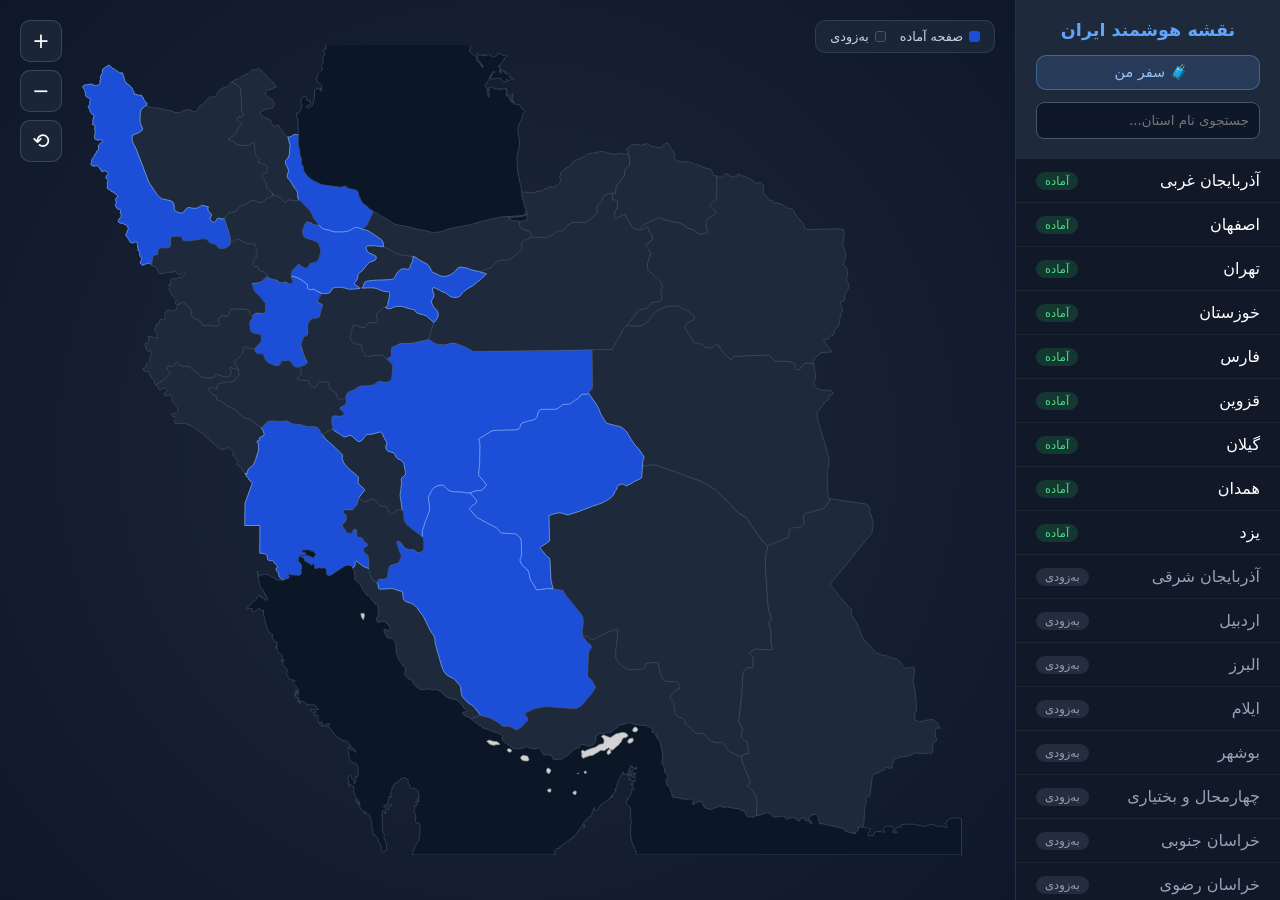
==== index.html @ 9f5061a6 "Initial commit" ====
<!DOCTYPE html>
<html lang="fa" dir="rtl">
<head>
    <meta charset="UTF-8">
    <meta name="viewport" content="width=device-width, initial-scale=1.0">
    <title>نقشه هوشمند ایران</title>
    <style>
        @font-face {
            font-family: 'Vazirmatn';
            src: local('Vazirmatn'), url('fonts/Vazirmatn.woff2') format('woff2');
            font-weight: 100 900;
            font-display: swap;
        }
        :root {
            --bg-color: #0f172a;
            --province-fill: #1e293b;
            --province-stroke: #475569;
            --province-hover: #3b82f6;
            --active-fill: #1d4ed8;
            --active-hover: #2563eb;
            --sidebar-width: 300px;
            --glass: rgba(30, 41, 59, 0.78);
        }
        * { box-sizing: border-box; }
        body, html {
            margin: 0; padding: 0;
            width: 100%; height: 100%;
            background-color: var(--bg-color);
            font-family: 'Vazirmatn', 'Tahoma', system-ui, sans-serif;
            color: white;
            overflow: hidden;
        }
        .main-wrapper {
            display: flex;
            width: 100vw;
            height: 100vh;
        }

        /* ── نوار کناری ── */
        .sidebar {
            width: var(--sidebar-width);
            background: #111827;
            border-left: 1px solid rgba(255,255,255,0.1);
            display: flex;
            flex-direction: column;
            z-index: 10;
        }
        .sidebar-header {
            padding: 20px;
            background: #1e293b;
            text-align: center;
        }
        .trip-link { display:flex; align-items:center; justify-content:center; gap:6px; margin:0 0 12px; padding:8px 12px; border-radius:10px; background:rgba(96,165,250,.15); border:1px solid rgba(96,165,250,.4); color:#93c5fd; text-decoration:none; font-size:.9rem; }
        .trip-link:hover { background:rgba(96,165,250,.28); }
        .trip-link span:not(:empty) { background:#2563eb; color:#fff; border-radius:20px; padding:0 8px; font-size:.8rem; }
        .sidebar-header h2 { margin: 0 0 15px 0; font-size: 1.1rem; color: #60a5fa; }
        #search-input {
            width: 100%;
            padding: 10px;
            border-radius: 8px;
            border: 1px solid #475569;
            background: #0f172a;
            color: white;
            outline: none;
            font-family: inherit;
        }
        #search-input:focus { border-color: var(--province-hover); }
        .province-list {
            flex-grow: 1;
            overflow-y: auto;
            padding: 0; margin: 0;
            list-style: none;
        }
        .province-item {
            padding: 12px 20px;
            cursor: pointer;
            border-bottom: 1px solid rgba(255,255,255,0.05);
            display: flex;
            justify-content: space-between;
            align-items: center;
            gap: 10px;
            transition: 0.2s;
        }
        .province-item:hover, .province-item.active { background: #2563eb; }
        .province-item.soon { color: #94a3b8; }
        .province-item.soon:hover, .province-item.soon.active { color: #fff; }
        .tag {
            font-size: 0.72rem;
            padding: 2px 9px;
            border-radius: 50px;
            white-space: nowrap;
        }
        .tag.ready { background: rgba(34,197,94,0.18); color: #4ade80; }
        .tag.soon { background: rgba(148,163,184,0.15); color: #94a3b8; }
        .province-item:hover .tag, .province-item.active .tag { background: rgba(255,255,255,0.2); color: #fff; }
        #no-result { padding: 20px; text-align: center; color: #94a3b8; font-size: 0.9rem; display: none; }

        /* ── نقشه ── */
        #map-container {
            flex-grow: 1;
            position: relative;
            background: radial-gradient(circle, #1e293b 0%, #0f172a 100%);
            display: flex;
            justify-content: center;
            align-items: center;
            padding: 10px 0;
            overflow: hidden;
        }
        #map-container svg {
            width: 95vw;
            max-width: 1150px;
            height: auto;
            max-height: 90vh;
            margin: 0 auto;
            display: block;
            touch-action: none;
            cursor: grab;
        }
        #map-container svg.dragging { cursor: grabbing; }
        #map-container svg path {
            fill: var(--province-fill);
            stroke: var(--province-stroke);
            stroke-width: 0.6;
            vector-effect: non-scaling-stroke;
            transition: fill 0.25s, stroke 0.25s, filter 0.25s;
            cursor: pointer;
            outline: none;
        }
        #map-container svg path:hover { fill: #334155; }
        #map-container svg path.is-active { fill: var(--active-fill); stroke: #93c5fd; }
        #map-container svg path.is-active:hover { fill: var(--active-hover); }
        #map-container svg path:focus-visible { stroke: #fbbf24; stroke-width: 2; }
        #map-container svg path.highlight-province {
            fill: var(--province-hover) !important;
            stroke: #fff !important;
            filter: drop-shadow(0 0 8px rgba(59, 130, 246, 0.8));
        }
        #loader { max-width: 420px; text-align: center; line-height: 1.9; padding: 20px; color: #cbd5e1; }

        /* ── دکمه‌های زوم ── */
        .zoom-controls {
            position: absolute;
            top: 20px;
            left: 20px;
            display: flex;
            flex-direction: column;
            gap: 8px;
            z-index: 5;
        }
        .zoom-controls button {
            width: 42px; height: 42px;
            border: 1px solid rgba(255,255,255,0.15);
            border-radius: 10px;
            background: var(--glass);
            backdrop-filter: blur(8px);
            color: #fff;
            font-size: 1.3rem;
            line-height: 1;
            cursor: pointer;
            transition: 0.2s;
            font-family: inherit;
        }
        .zoom-controls button:hover { background: #2563eb; }

        /* ── راهنما ── */
        .legend {
            position: absolute;
            top: 20px;
            right: 20px;
            background: var(--glass);
            backdrop-filter: blur(8px);
            border: 1px solid rgba(255,255,255,0.1);
            border-radius: 10px;
            padding: 8px 14px;
            font-size: 0.8rem;
            color: #cbd5e1;
            display: flex;
            gap: 14px;
            z-index: 5;
        }
        .legend i {
            display: inline-block;
            width: 11px; height: 11px;
            border-radius: 3px;
            margin-left: 6px;
            vertical-align: -1px;
        }

        /* ── کارت اطلاعات ── */
        #info-card {
            position: absolute;
            bottom: 30px;
            left: 30px;
            background: var(--glass);
            backdrop-filter: blur(12px);
            border: 1px solid rgba(255,255,255,0.1);
            padding: 20px;
            border-radius: 15px;
            width: 280px;
            display: none;
            box-shadow: 0 10px 30px rgba(0,0,0,0.5);
            z-index: 6;
        }
        #info-card h3 { margin: 0; color: #60a5fa; display: flex; align-items: center; gap: 10px; }
        #info-card p { font-size: 0.9rem; margin: 12px 0; line-height: 1.7; }
        .card-close {
            position: absolute;
            top: 8px; left: 10px;
            background: none; border: 0;
            color: #94a3b8; font-size: 1.3rem;
            cursor: pointer; line-height: 1;
        }
        .card-close:hover { color: #fff; }
        .card-btn {
            display: block;
            width: 100%;
            padding: 10px;
            background: #2563eb;
            border-radius: 6px;
            color: white;
            text-align: center;
            text-decoration: none;
            font-size: 0.95rem;
            transition: 0.2s;
        }
        .card-btn:hover { background: #1d4ed8; }
        .card-btn.soon { background: #475569; }
        .card-btn.soon:hover { background: #64748b; }
        button.card-btn { border: 0; cursor: pointer; font-family: inherit; }
        .card-note {
            margin-top: 10px;
            text-align: center;
            font-size: 0.9rem;
            color: #fbbf24;
            min-height: 1.4em;
            opacity: 0;
        }
        .card-note.show { animation: noteIn 0.35s ease forwards; }
        @keyframes noteIn {
            from { opacity: 0; transform: translateY(4px); }
            to   { opacity: 1; transform: translateY(0); }
        }

        #tooltip {
            position: fixed;
            background: rgba(0,0,0,0.85);
            color: white;
            padding: 6px 12px;
            border-radius: 6px;
            font-size: 13px;
            pointer-events: none;
            z-index: 100;
            display: none;
        }

        @media (max-width: 768px) {
            .main-wrapper { flex-direction: column-reverse; }
            .sidebar { width: 100%; height: 40vh; }
            #info-card { left: 10px; right: 10px; bottom: 10px; width: auto; }
            .legend { display: none; }
            .zoom-controls { top: 10px; left: 10px; }
        }
        @media (prefers-reduced-motion: reduce) {
            * { transition: none !important; }
        }
    </style>
</head>
<body>
    <div class="main-wrapper">
        <aside class="sidebar">
            <div class="sidebar-header">
                <h2>نقشه هوشمند ایران</h2>
                <a href="trip.html" class="trip-link" id="trip-link">🧳 سفر من <span id="trip-count"></span></a>
                <input type="text" id="search-input" placeholder="جستجوی نام استان..." autocomplete="off">
            </div>
            <ul class="province-list" id="province-list"></ul>
            <div id="no-result">استانی با این نام پیدا نشد</div>
        </aside>
        <main id="map-container">
            <div id="loader">در حال بارگذاری نقشه...</div>
            <div class="legend">
                <span><i style="background:#1d4ed8"></i>صفحه آماده</span>
                <span><i style="background:#1e293b;border:1px solid #475569"></i>به‌زودی</span>
            </div>
            <div class="zoom-controls">
                <button id="zoom-in" aria-label="بزرگ‌نمایی" title="بزرگ‌نمایی">+</button>
                <button id="zoom-out" aria-label="کوچک‌نمایی" title="کوچک‌نمایی">−</button>
                <button id="zoom-reset" aria-label="نمای کامل" title="نمای کامل">⟲</button>
            </div>
            <div id="info-card"></div>
        </main>
    </div>
    <div id="tooltip"></div>

    <script src="provinces-data.js"></script>
    <script>
        const activeProvinces = new Set(ACTIVE_PROVINCES);

        // نقشه اول از فایل محلی، بعد از اینترنت
        const mapUrls = ['iran.svg', 'https://raw.githubusercontent.com/nastoohir/iran-map-svg/master/iran.svg'];

        const container = document.getElementById('map-container');
        const listContainer = document.getElementById('province-list');
        const tooltip = document.getElementById('tooltip');
        const infoCard = document.getElementById('info-card');
        const searchInput = document.getElementById('search-input');
        const noResult = document.getElementById('no-result');

        const reduceMotion = window.matchMedia('(prefers-reduced-motion: reduce)').matches;
        const MAX_ZOOM = 10;

        let svg = null;
        let vb0 = null;          // نمای کامل
        let vb = null;           // نمای فعلی
        let anim = 0;
        let currentSelectedId = null;
        let dragMoved = false;

        /* ───────── کمکی‌ها ───────── */
        function normalizeFa(str) {
            return str.replace(/ي/g, 'ی').replace(/ك/g, 'ک').replace(/[ً-ٟ‌]/g, '').toLowerCase();
        }
        const clamp = (v, a, b) => Math.min(b, Math.max(a, v));

        /* ───────── بارگذاری نقشه ───────── */
        async function loadMapText() {
            for (const url of mapUrls) {
                try {
                    const response = await fetch(url);
                    if (!response.ok) continue;
                    const text = await response.text();
                    if (text.includes('<svg')) return text;
                } catch (e) { /* منبع بعدی */ }
            }
            throw new Error('map not available');
        }

        async function init() {
            buildList();
            try {
                const svgText = await loadMapText();
                container.insertAdjacentHTML('afterbegin', svgText);
                document.getElementById('loader').remove();
                setupMap();
                selectFromHash(false);
            } catch (e) {
                document.getElementById('loader').textContent =
                    'خطا در بارگذاری نقشه. فایل iran.svg را کنار index.html بگذارید و سایت را با یک وب‌سرور محلی باز کنید (نه با دابل‌کلیک روی فایل).';
            }
        }

        /* ───────── لیست کنار ───────── */
        function buildList() {
            const items = Object.keys(PROVINCE_NAMES)
                .map(id => ({ id, name: PROVINCE_NAMES[id], active: activeProvinces.has(id) }))
                .sort((a, b) => (b.active - a.active) || a.name.localeCompare(b.name, 'fa-IR'));

            items.forEach(({ id, name, active }) => {
                const li = document.createElement('li');
                li.className = 'province-item' + (active ? '' : ' soon');
                li.dataset.provId = id;
                li.dataset.name = normalizeFa(name);
                li.innerHTML = '<span></span><span class="tag ' + (active ? 'ready' : 'soon') + '">' +
                               (active ? 'آماده' : 'به‌زودی') + '</span>';
                li.firstChild.textContent = name;
                li.addEventListener('click', () => selectProvince(id));
                listContainer.appendChild(li);
            });

            searchInput.addEventListener('input', () => {
                const term = normalizeFa(searchInput.value.trim());
                let visible = 0;
                listContainer.querySelectorAll('.province-item').forEach(item => {
                    const show = item.dataset.name.includes(term);
                    item.style.display = show ? 'flex' : 'none';
                    if (show) visible++;
                });
                noResult.style.display = visible ? 'none' : 'block';
            });
        }

        /* ───────── انتخاب استان ───────── */
        function clearHighlight() {
            container.querySelectorAll('.highlight-province').forEach(p => p.classList.remove('highlight-province'));
        }

        function highlightProvince(provId) {
            clearHighlight();
            const path = svg && svg.querySelector('path[id="' + provId + '"]');
            if (path) path.classList.add('highlight-province');
        }

        function selectProvince(provId, opts) {
            const { zoom = true, updateHash = true } = opts || {};
            if (!PROVINCE_NAMES[provId]) return;
            currentSelectedId = provId;
            highlightProvince(provId);
            showInfo(provId);
            if (zoom) zoomToProvince(provId);
            if (updateHash && location.hash.slice(1) !== provId) location.hash = provId;
        }

        function clearSelection(updateHash) {
            currentSelectedId = null;
            clearHighlight();
            infoCard.style.display = 'none';
            listContainer.querySelectorAll('.province-item.active').forEach(i => i.classList.remove('active'));
            resetView();
            if (updateHash !== false && location.hash) {
                history.pushState(null, '', location.pathname + location.search);
            }
        }

        function selectFromHash(zoom) {
            const id = decodeURIComponent(location.hash.slice(1));
            if (id && PROVINCE_NAMES[id]) {
                if (id !== currentSelectedId) selectProvince(id, { zoom: zoom !== false, updateHash: false });
            } else if (currentSelectedId) {
                clearSelection(false);
            }
        }

        function showInfo(provId) {
            const farsiName = PROVINCE_NAMES[provId];
            const isActive = activeProvinces.has(provId);
            const targetUrl = isActive
                ? 'provinces/' + provId + '.html'
                : 'provinces/coming-soon.html?id=' + encodeURIComponent(provId);

            infoCard.style.display = 'block';
            infoCard.innerHTML = '';

            const close = document.createElement('button');
            close.className = 'card-close';
            close.setAttribute('aria-label', 'بستن');
            close.textContent = '×';
            close.addEventListener('click', () => clearSelection());

            const h3 = document.createElement('h3');
            h3.textContent = farsiName;
            const tag = document.createElement('span');
            tag.className = 'tag ' + (isActive ? 'ready' : 'soon');
            tag.textContent = isActive ? 'آماده' : 'به‌زودی';
            h3.appendChild(tag);

            const p = document.createElement('p');
            p.textContent = isActive
                ? 'اینجا می‌توانید اطلاعات مربوط به استان ' + farsiName + ' را مشاهده کنید.'
                : 'صفحه استان ' + farsiName + ' هنوز در حال ساخت است.';

            if (isActive) {
                const a = document.createElement('a');
                a.className = 'card-btn';
                a.href = targetUrl;
                a.textContent = 'ورود به پنل استان';
                infoCard.append(close, h3, p, a);
            } else {
                // استان ساخته‌نشده: به صفحه دیگری نمی‌رود، فقط پیام «در حال ساخت» نشان می‌دهد
                const btn = document.createElement('button');
                btn.type = 'button';
                btn.className = 'card-btn soon';
                btn.textContent = 'مشاهده (در حال ساخت)';

                const note = document.createElement('div');
                note.className = 'card-note';
                note.setAttribute('role', 'status');
                note.setAttribute('aria-live', 'polite');

                btn.addEventListener('click', () => {
                    note.textContent = '🚧 در حال ساخت';
                    note.classList.remove('show');
                    void note.offsetWidth; // ری‌استارت انیمیشن
                    note.classList.add('show');
                });

                infoCard.append(close, h3, p, btn, note);
            }

            listContainer.querySelectorAll('.province-item').forEach(item => {
                item.classList.toggle('active', item.dataset.provId === provId);
                if (item.dataset.provId === provId) item.scrollIntoView({ behavior: 'smooth', block: 'nearest' });
            });
        }

        /* ───────── زوم و جابجایی ───────── */
        function applyVb() {
            svg.setAttribute('viewBox', vb.x + ' ' + vb.y + ' ' + vb.w + ' ' + vb.h);
        }

        function initViewBox() {
            const base = svg.viewBox && svg.viewBox.baseVal;
            if (base && base.width > 0) {
                vb0 = { x: base.x, y: base.y, w: base.width, h: base.height };
            } else {
                const b = svg.getBBox();
                vb0 = { x: b.x, y: b.y, w: b.width, h: b.height };
            }
            vb = { ...vb0 };
            applyVb();
        }

        function clientToSvg(cx, cy) {
            const pt = svg.createSVGPoint();
            pt.x = cx; pt.y = cy;
            return pt.matrixTransform(svg.getScreenCTM().inverse());
        }

        function animateTo(target, ms) {
            cancelAnimationFrame(anim);
            if (reduceMotion) { vb = { ...target }; applyVb(); return; }
            const from = { ...vb };
            const t0 = performance.now();
            const dur = ms || 500;
            (function step(now) {
                const k = Math.min(1, (now - t0) / dur);
                const e = 1 - Math.pow(1 - k, 3);
                vb = {
                    x: from.x + (target.x - from.x) * e,
                    y: from.y + (target.y - from.y) * e,
                    w: from.w + (target.w - from.w) * e,
                    h: from.h + (target.h - from.h) * e
                };
                applyVb();
                if (k < 1) anim = requestAnimationFrame(step);
            })(t0);
        }

        function zoomAt(factor, cx, cy) {
            cancelAnimationFrame(anim);
            const p = clientToSvg(cx, cy);
            const nw = clamp(vb.w * factor, vb0.w / MAX_ZOOM, vb0.w);
            const f = nw / vb.w;
            vb = {
                x: p.x - (p.x - vb.x) * f,
                y: p.y - (p.y - vb.y) * f,
                w: nw,
                h: nw * vb0.h / vb0.w
            };
            applyVb();
        }

        function zoomCenter(factor) {
            const r = svg.getBoundingClientRect();
            zoomAt(factor, r.left + r.width / 2, r.top + r.height / 2);
        }

        function resetView() {
            if (vb0) animateTo({ ...vb0 });
        }

        function zoomToProvince(provId) {
            const path = svg && svg.querySelector('path[id="' + provId + '"]');
            if (!path) return;
            const r = path.getBoundingClientRect();
            const p1 = clientToSvg(r.left, r.top);
            const p2 = clientToSvg(r.right, r.bottom);
            const bw = Math.abs(p2.x - p1.x), bh = Math.abs(p2.y - p1.y);
            const cx = (p1.x + p2.x) / 2, cy = (p1.y + p2.y) / 2;
            const aspect = vb0.w / vb0.h;
            const nw = clamp(Math.max(bw * 1.8, bh * 1.8 * aspect), vb0.w / MAX_ZOOM, vb0.w);
            const nh = nw / aspect;
            animateTo({ x: cx - nw / 2, y: cy - nh / 2, w: nw, h: nh });
        }

        function setupPanZoom() {
            const pointers = new Map();
            let startX = 0, startY = 0, pinchDist = 0;

            svg.addEventListener('wheel', (e) => {
                e.preventDefault();
                zoomAt(Math.exp(e.deltaY * 0.0015), e.clientX, e.clientY);
            }, { passive: false });

            svg.addEventListener('pointerdown', (e) => {
                pointers.set(e.pointerId, { x: e.clientX, y: e.clientY });
                dragMoved = false;
                startX = e.clientX; startY = e.clientY;
                if (pointers.size === 2) {
                    const [a, b] = [...pointers.values()];
                    pinchDist = Math.hypot(a.x - b.x, a.y - b.y);
                }
            });

            svg.addEventListener('pointermove', (e) => {
                const prev = pointers.get(e.pointerId);
                if (!prev) return;

                if (pointers.size === 2) {
                    pointers.set(e.pointerId, { x: e.clientX, y: e.clientY });
                    const [a, b] = [...pointers.values()];
                    const d = Math.hypot(a.x - b.x, a.y - b.y);
                    if (pinchDist) zoomAt(pinchDist / d, (a.x + b.x) / 2, (a.y + b.y) / 2);
                    pinchDist = d;
                    dragMoved = true;
                    return;
                }

                if (!dragMoved && Math.hypot(e.clientX - startX, e.clientY - startY) < 5) return;
                if (!dragMoved) {
                    dragMoved = true;
                    cancelAnimationFrame(anim);
                    svg.classList.add('dragging');
                    tooltip.style.display = 'none';
                    try { svg.setPointerCapture(e.pointerId); } catch (_) {}
                }
                const k = svg.getScreenCTM().a;
                vb.x -= (e.clientX - prev.x) / k;
                vb.y -= (e.clientY - prev.y) / k;
                pointers.set(e.pointerId, { x: e.clientX, y: e.clientY });
                applyVb();
            });

            const end = (e) => {
                pointers.delete(e.pointerId);
                if (pointers.size < 2) pinchDist = 0;
                if (pointers.size === 0) svg.classList.remove('dragging');
            };
            svg.addEventListener('pointerup', end);
            svg.addEventListener('pointercancel', end);

            document.getElementById('zoom-in').addEventListener('click', () => zoomCenter(1 / 1.5));
            document.getElementById('zoom-out').addEventListener('click', () => zoomCenter(1.5));
            document.getElementById('zoom-reset').addEventListener('click', () => resetView());
        }

        /* ───────── آماده‌سازی نقشه ───────── */
        function setupMap() {
            svg = container.querySelector('svg');
            initViewBox();
            setupPanZoom();

            svg.querySelectorAll('path').forEach(path => {
                const id = path.getAttribute('id');
                if (!id || !PROVINCE_NAMES[id]) {
                    if (id && (id.includes('sea') || id.includes('gulf') || id.includes('island'))) {
                        path.style.fill = '#0b1627';
                    }
                    path.style.pointerEvents = 'none';
                    return;
                }

                const name = PROVINCE_NAMES[id];
                if (activeProvinces.has(id)) path.classList.add('is-active');
                path.setAttribute('tabindex', '0');
                path.setAttribute('role', 'button');
                path.setAttribute('aria-label', name);

                path.addEventListener('click', () => {
                    if (dragMoved) { dragMoved = false; return; }
                    selectProvince(id);
                });
                path.addEventListener('keydown', (e) => {
                    if (e.key === 'Enter' || e.key === ' ') { e.preventDefault(); selectProvince(id); }
                });

                path.addEventListener('mousemove', (e) => {
                    if (dragMoved) return;
                    tooltip.style.display = 'block';
                    tooltip.textContent = name + (activeProvinces.has(id) ? '' : ' (به‌زودی)');
                    tooltip.style.left = (e.clientX + 15) + 'px';
                    tooltip.style.top = (e.clientY - 30) + 'px';
                });
                path.addEventListener('mouseleave', () => { tooltip.style.display = 'none'; });
            });

            // کلیک روی فضای خالی نقشه: انتخاب برداشته می‌شود
            svg.addEventListener('click', (e) => {
                if (dragMoved) { dragMoved = false; return; }
                if (e.target === svg && currentSelectedId) clearSelection();
            });
        }

        window.addEventListener('hashchange', () => selectFromHash(true));
        document.addEventListener('keydown', (e) => {
            if (e.key === 'Escape' && currentSelectedId) clearSelection();
        });

        window.onload = init;
    </script>
    <script>
        try { var n = (JSON.parse(localStorage.getItem('trip.v1')) || {items: []}).items.length; if (n) document.getElementById('trip-count').textContent = n; } catch (e) {}
    </script>
</body>
</html>
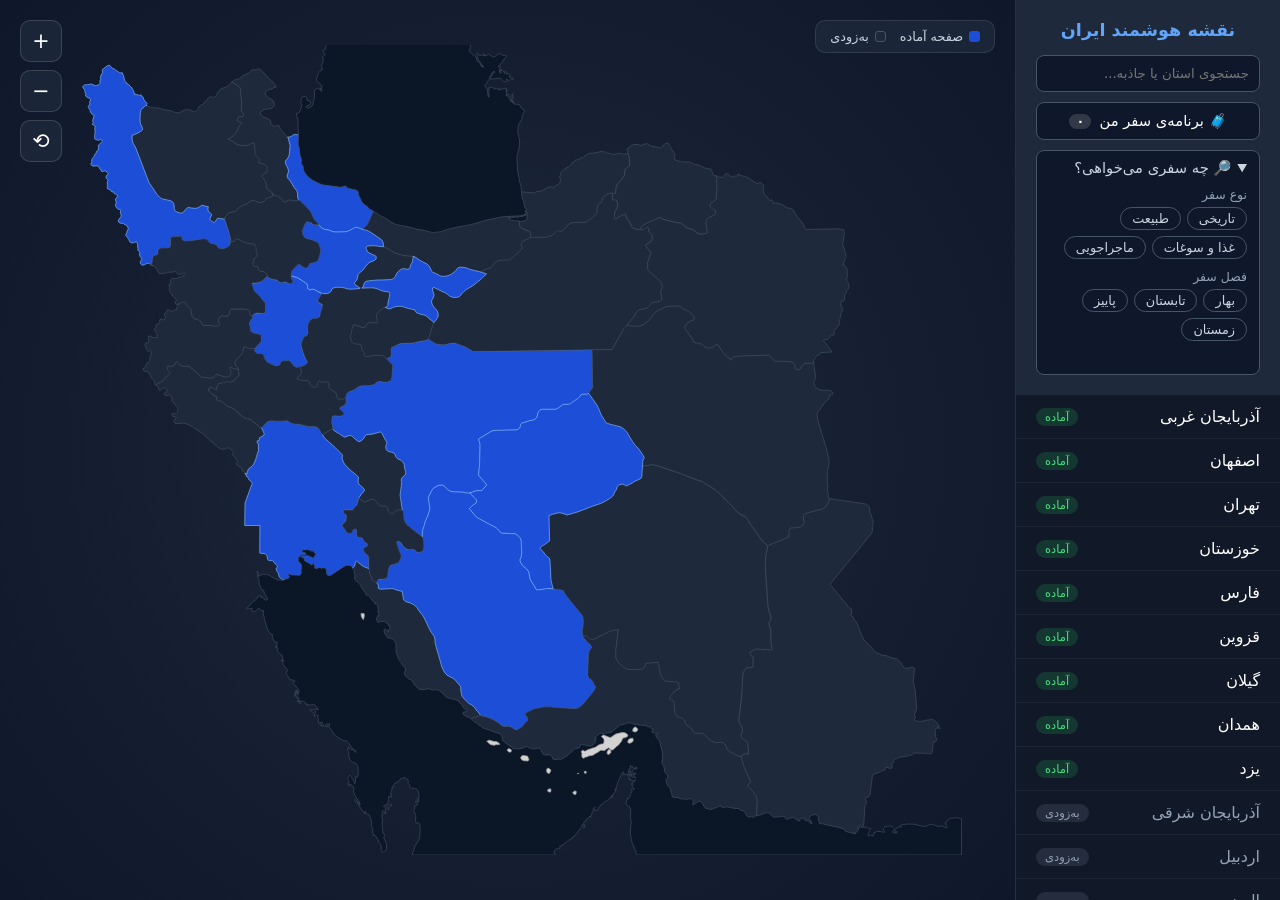
==== commit 42231f90: "Add files via upload" ====
--- a/index.html
+++ b/index.html
@@ -3,7 +3,11 @@
 <head>
     <meta charset="UTF-8">
     <meta name="viewport" content="width=device-width, initial-scale=1.0">
-    <title>نقشه هوشمند ایران</title>
+    <title>نقاش</title>
+    <meta name="theme-color" content="#0f172a">
+    <link rel="manifest" href="manifest.webmanifest">
+    <link rel="icon" href="icons/zamin.png">
+    <link rel="apple-touch-icon" href="icons/zamin.png">
     <style>
         @font-face {
             font-family: 'Vazirmatn';
@@ -50,9 +54,6 @@
             background: #1e293b;
             text-align: center;
         }
-        .trip-link { display:flex; align-items:center; justify-content:center; gap:6px; margin:0 0 12px; padding:8px 12px; border-radius:10px; background:rgba(96,165,250,.15); border:1px solid rgba(96,165,250,.4); color:#93c5fd; text-decoration:none; font-size:.9rem; }
-        .trip-link:hover { background:rgba(96,165,250,.28); }
-        .trip-link span:not(:empty) { background:#2563eb; color:#fff; border-radius:20px; padding:0 8px; font-size:.8rem; }
         .sidebar-header h2 { margin: 0 0 15px 0; font-size: 1.1rem; color: #60a5fa; }
         #search-input {
             width: 100%;
@@ -93,6 +94,33 @@
         .tag.ready { background: rgba(34,197,94,0.18); color: #4ade80; }
         .tag.soon { background: rgba(148,163,184,0.15); color: #94a3b8; }
         .province-item:hover .tag, .province-item.active .tag { background: rgba(255,255,255,0.2); color: #fff; }
+        .trip-link {
+            display: flex; align-items: center; justify-content: center; gap: 8px; margin-top: 10px; padding: 9px;
+            border-radius: 8px; background: #0f172a; border: 1px solid #475569; color: #fff; text-decoration: none; font-size: .92rem; transition: .2s;
+        }
+        .trip-link:hover { background: #2563eb; border-color: #2563eb; }
+        .trip-link b { min-width: 22px; padding: 0 6px; border-radius: 20px; background: rgba(255,255,255,.15); font-size: .8rem; }
+        .trip-link.has b { background: #fbbf24; color: #111; }
+        .filters { margin-top: 10px; text-align: right; background: #0f172a; border: 1px solid #475569; border-radius: 8px; padding: 8px 12px; }
+        .filters summary { cursor: pointer; font-size: .92rem; color: #cbd5e1; }
+        .f-group { margin-top: 10px; }
+        .f-group > span { display: block; font-size: .78rem; color: #94a3b8; margin-bottom: 5px; }
+        .f-chips { display: flex; flex-wrap: wrap; gap: 6px; }
+        .f-chips button {
+            font-family: inherit; font-size: .8rem; padding: 3px 11px; border-radius: 50px; cursor: pointer;
+            border: 1px solid #475569; background: transparent; color: #cbd5e1; transition: .2s;
+        }
+        .f-chips button:hover { border-color: #60a5fa; }
+        .f-chips button[aria-pressed="true"] { background: #2563eb; border-color: #2563eb; color: #fff; }
+        .f-result { margin-top: 10px; font-size: .8rem; color: #fbbf24; min-height: 1.2em; }
+        #f-reset { margin-top: 6px; font-family: inherit; font-size: .78rem; background: none; border: 0; color: #94a3b8; cursor: pointer; text-decoration: underline; padding: 0; }
+        .nm-t { display: block; }
+        .hit { display: block; font-size: .72rem; color: #fbbf24; }
+        .province-item:hover .hit, .province-item.active .hit { color: #fff; }
+        .province-item.f-dim { opacity: .4; }
+        .province-item.f-match { box-shadow: inset -3px 0 0 #fbbf24; }
+        #map-container svg path.f-match { stroke: #fbbf24; stroke-width: 1.8; }
+        #map-container svg path.f-dim { opacity: .35; }
         #no-result { padding: 20px; text-align: center; color: #94a3b8; font-size: 0.9rem; display: none; }
 
         /* ── نقشه ── */
@@ -270,8 +298,15 @@
         <aside class="sidebar">
             <div class="sidebar-header">
                 <h2>نقشه هوشمند ایران</h2>
-                <a href="trip.html" class="trip-link" id="trip-link">🧳 سفر من <span id="trip-count"></span></a>
-                <input type="text" id="search-input" placeholder="جستجوی نام استان..." autocomplete="off">
+                <input type="text" id="search-input" placeholder="جستجوی استان یا جاذبه..." autocomplete="off">
+                <a class="trip-link" id="trip-link" href="trip.html">🧳 برنامه‌ی سفر من <b id="trip-count">۰</b></a>
+                <details class="filters" id="filters" open>
+                    <summary>🔎 چه سفری می‌خواهی؟</summary>
+                    <div class="f-group"><span>نوع سفر</span><div class="f-chips" id="f-themes"></div></div>
+                    <div class="f-group"><span>فصل سفر</span><div class="f-chips" id="f-seasons"></div></div>
+                    <div class="f-result" id="f-result" role="status" aria-live="polite"></div>
+                    <button type="button" id="f-reset" hidden>پاک‌کردن فیلتر</button>
+                </details>
             </div>
             <ul class="province-list" id="province-list"></ul>
             <div id="no-result">استانی با این نام پیدا نشد</div>
@@ -293,8 +328,15 @@
     <div id="tooltip"></div>
 
     <script src="provinces-data.js"></script>
+    <script src="provinces/province-meta.js"></script>
+    <script src="provinces/trip-core.js"></script>
     <script>
         const activeProvinces = new Set(ACTIVE_PROVINCES);
+        const META = window.PROVINCE_META || {};
+        const THEMES = { history: 'تاریخی', nature: 'طبیعت', food: 'غذا و سوغات', adventure: 'ماجراجویی' };
+        const SEASONS = { spring: 'بهار', summer: 'تابستان', autumn: 'پاییز', winter: 'زمستان' };
+        const fTheme = new Set();
+        let fSeason = null;
 
         // نقشه اول از فایل محلی، بعد از اینترنت
         const mapUrls = ['iran.svg', 'https://raw.githubusercontent.com/nastoohir/iran-map-svg/master/iran.svg'];
@@ -337,11 +379,14 @@
 
         async function init() {
             buildList();
+            buildFilters();
+            refreshTripCount();
             try {
                 const svgText = await loadMapText();
                 container.insertAdjacentHTML('afterbegin', svgText);
                 document.getElementById('loader').remove();
                 setupMap();
+                applyFilter();
                 selectFromHash(false);
             } catch (e) {
                 document.getElementById('loader').textContent =
@@ -360,9 +405,14 @@
                 li.className = 'province-item' + (active ? '' : ' soon');
                 li.dataset.provId = id;
                 li.dataset.name = normalizeFa(name);
-                li.innerHTML = '<span></span><span class="tag ' + (active ? 'ready' : 'soon') + '">' +
+                li.innerHTML = '<span class="nm"><span class="nm-t"></span><small class="hit"></small></span><span class="tag ' + (active ? 'ready' : 'soon') + '">' +
                                (active ? 'آماده' : 'به‌زودی') + '</span>';
-                li.firstChild.textContent = name;
+                li.querySelector('.nm-t').textContent = name;
+                li.dataset.idx = String(listContainer.children.length);
+                const pm = META && META[id];
+                // جست‌وجو علاوه بر استان، نام جاذبه‌ها و شهر مرکزی را هم پوشش می‌دهد
+                li.dataset.name = normalizeFa(name + ' ' + (pm ? pm.city.name + ' ' + pm.attractions.map(a => a[1]).join(' ') : ''));
+                li.dataset.title = normalizeFa(name);
                 li.addEventListener('click', () => selectProvince(id));
                 listContainer.appendChild(li);
             });
@@ -374,6 +424,14 @@
                     const show = item.dataset.name.includes(term);
                     item.style.display = show ? 'flex' : 'none';
                     if (show) visible++;
+                    // اگر فقط نام جاذبه پیدا شد، آن را زیر نام استان نشان بده
+                    const hit = item.querySelector('.hit');
+                    hit.textContent = '';
+                    const pm = META && META[item.dataset.provId];
+                    if (term && show && pm && !item.dataset.title.includes(term)) {
+                        const a = pm.attractions.find(x => normalizeFa(x[1]).includes(term));
+                        if (a) hit.textContent = '↳ ' + a[1];
+                    }
                 });
                 noResult.style.display = visible ? 'none' : 'block';
             });
@@ -670,6 +728,82 @@
             });
         }
 
+        /* ───────── فیلتر «چه سفری می‌خواهی؟» ───────── */
+        function provMatches(id) {
+            const m = META[id];
+            if (!m) return false;
+            const okTheme = !fTheme.size || m.themes.some(t => fTheme.has(t));
+            const okSeason = !fSeason || m.best.includes(fSeason);
+            return okTheme && okSeason;
+        }
+
+        function applyFilter() {
+            const on = fTheme.size > 0 || !!fSeason;
+            const items = [...listContainer.querySelectorAll('.province-item')];
+            const matched = new Set();
+            Object.keys(PROVINCE_NAMES).forEach(id => { if (on && provMatches(id)) matched.add(id); });
+
+            items.forEach(li => {
+                const id = li.dataset.provId;
+                li.classList.toggle('f-match', on && matched.has(id));
+                li.classList.toggle('f-dim', on && !matched.has(id));
+            });
+            // استان‌های مناسب بالای لیست؛ بقیه به ترتیب قبلی
+            items.sort((a, b) => {
+                const d = (on ? (matched.has(b.dataset.provId) - matched.has(a.dataset.provId)) : 0);
+                return d || (a.dataset.idx - b.dataset.idx);
+            }).forEach(li => listContainer.appendChild(li));
+
+            if (svg) svg.querySelectorAll('path').forEach(p => {
+                const id = p.getAttribute('id');
+                if (!PROVINCE_NAMES[id]) return;
+                p.classList.toggle('f-match', on && matched.has(id));
+                p.classList.toggle('f-dim', on && !matched.has(id));
+            });
+
+            const res = document.getElementById('f-result');
+            document.getElementById('f-reset').hidden = !on;
+            if (!on) res.textContent = '';
+            else if (matched.size) res.textContent = matched.size.toLocaleString('fa-IR') + ' استان مناسب پیدا شد (فقط استان‌های آماده بررسی می‌شوند).';
+            else res.textContent = 'استان آماده‌ای با این ترکیب پیدا نشد؛ برای بقیه‌ی استان‌ها هنوز اطلاعاتی نداریم.';
+        }
+
+        function buildFilters() {
+            function chips(boxId, dict, get, toggle) {
+                const box = document.getElementById(boxId);
+                Object.keys(dict).forEach(k => {
+                    const b = document.createElement('button');
+                    b.type = 'button'; b.textContent = dict[k]; b.dataset.k = k;
+                    b.setAttribute('aria-pressed', 'false');
+                    b.addEventListener('click', () => { toggle(k); box.querySelectorAll('button').forEach(x => x.setAttribute('aria-pressed', String(get(x.dataset.k)))); applyFilter(); });
+                    box.appendChild(b);
+                });
+            }
+            chips('f-themes', THEMES, k => fTheme.has(k), k => { fTheme.has(k) ? fTheme.delete(k) : fTheme.add(k); });
+            chips('f-seasons', SEASONS, k => fSeason === k, k => { fSeason = fSeason === k ? null : k; });
+            document.getElementById('f-reset').addEventListener('click', () => {
+                fTheme.clear(); fSeason = null;
+                document.querySelectorAll('.f-chips button').forEach(b => b.setAttribute('aria-pressed', 'false'));
+                applyFilter();
+            });
+            if (window.matchMedia('(max-width: 768px)').matches) document.getElementById('filters').open = false;
+        }
+
+        /* ───────── شمارنده‌ی «سفر من» ───────── */
+        function refreshTripCount() {
+            if (!window.TripCore) return;
+            const n = TripCore.Store.count();
+            document.getElementById('trip-count').textContent = n.toLocaleString('fa-IR');
+            document.getElementById('trip-link').classList.toggle('has', n > 0);
+        }
+        window.addEventListener('tripchange', refreshTripCount);
+        window.addEventListener('pageshow', refreshTripCount);
+
+        // PWA
+        if ('serviceWorker' in navigator && location.protocol !== 'file:') {
+            window.addEventListener('load', () => navigator.serviceWorker.register('sw.js').catch(() => {}));
+        }
+
         window.addEventListener('hashchange', () => selectFromHash(true));
         document.addEventListener('keydown', (e) => {
             if (e.key === 'Escape' && currentSelectedId) clearSelection();
@@ -677,8 +811,5 @@
 
         window.onload = init;
     </script>
-    <script>
-        try { var n = (JSON.parse(localStorage.getItem('trip.v1')) || {items: []}).items.length; if (n) document.getElementById('trip-count').textContent = n; } catch (e) {}
-    </script>
 </body>
 </html>
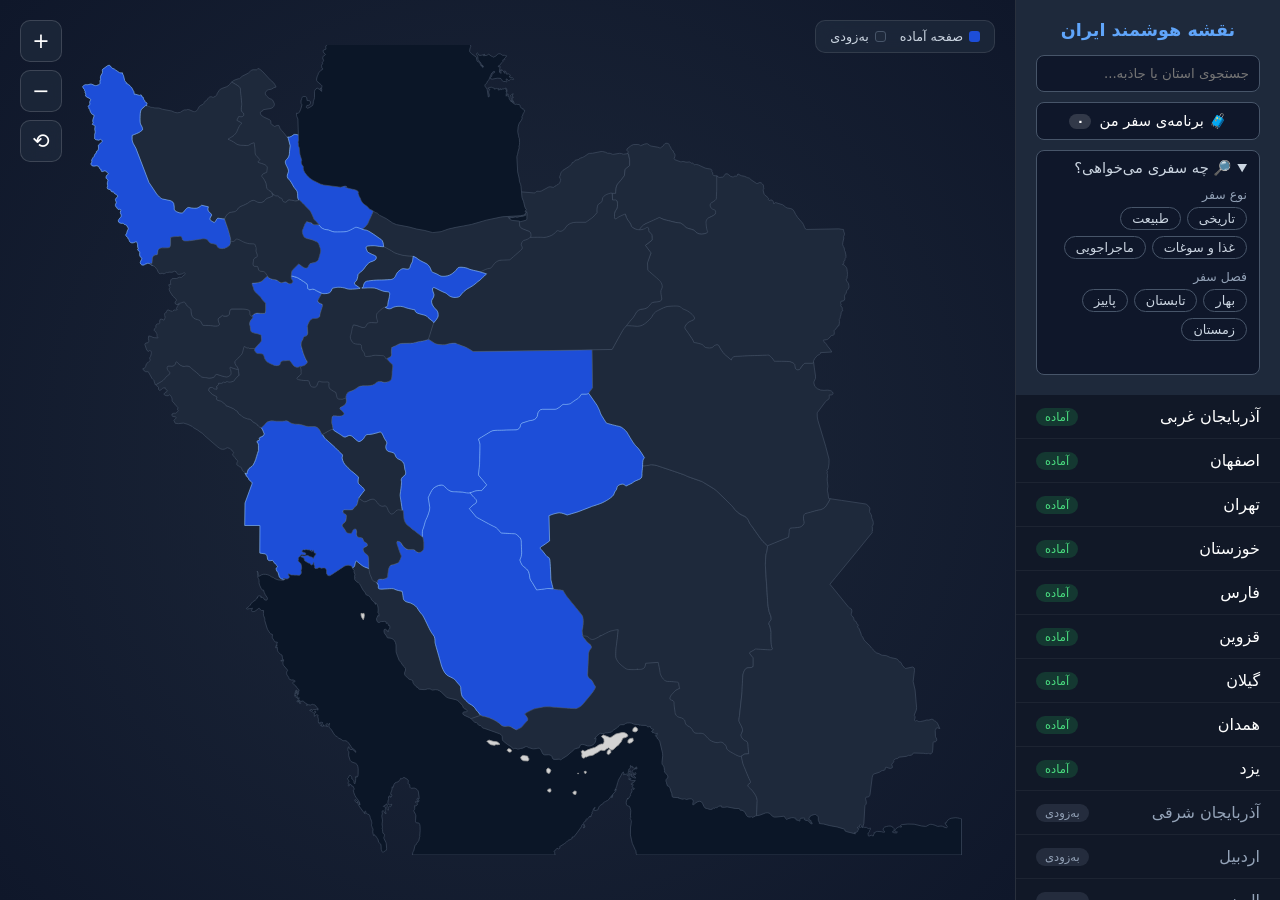
==== commit 26d1552e: "Mobile home page: bigger scrollable province list, compact header, bottom-sheet info card Co-Authore" ====
--- a/index.html
+++ b/index.html
@@ -282,11 +282,27 @@
         }
 
         @media (max-width: 768px) {
-            .main-wrapper { flex-direction: column-reverse; }
-            .sidebar { width: 100%; height: 40vh; }
-            #info-card { left: 10px; right: 10px; bottom: 10px; width: auto; }
+            .main-wrapper { flex-direction: column-reverse; height: 100vh; height: 100dvh; }
+            /* نقشه بالا، پنل استان‌ها پایین؛ پنل بقیه‌ی ارتفاع را می‌گیرد و خودش اسکرول می‌شود */
+            #map-container { flex: 0 0 38dvh; height: 38dvh; padding: 4px 0; }
+            #map-container svg { width: 100%; height: 100%; max-height: none; }
+            .sidebar { width: 100%; flex: 1 1 auto; height: auto; min-height: 0; border-left: 0; border-top: 1px solid rgba(255,255,255,0.12); }
+            .sidebar-header { flex: none; padding: 10px 12px; display: flex; flex-wrap: wrap; gap: 8px; max-height: 50%; overflow-y: auto; }
+            .province-list { flex: 1 1 0; min-height: 0; -webkit-overflow-scrolling: touch; }
+            .sidebar-header h2 { display: none; }
+            #search-input { flex: 1 1 100%; padding: 12px 14px; font-size: 16px; }
+            .trip-link { flex: 1 1 40%; margin-top: 0; padding: 11px 8px; font-size: 1rem; }
+            .filters { flex: 1 1 52%; margin-top: 0; padding: 10px 12px; }
+            .filters[open] { flex-basis: 100%; }
+            .filters summary { font-size: 1rem; }
+            .f-chips button { font-size: .95rem; padding: 6px 14px; }
+            .province-item { padding: 14px 18px; min-height: 56px; font-size: 1.1rem; }
+            .province-item .tag { font-size: .85rem; padding: 3px 12px; }
+            #info-card { position: fixed; left: 10px; right: 10px; bottom: 10px; width: auto; z-index: 30; }
             .legend { display: none; }
-            .zoom-controls { top: 10px; left: 10px; }
+            .zoom-controls { top: 8px; left: 8px; }
+            .zoom-controls button { width: 38px; height: 38px; }
+            #tooltip { display: none !important; }
         }
         @media (prefers-reduced-motion: reduce) {
             * { transition: none !important; }
@@ -311,6 +327,7 @@
             <ul class="province-list" id="province-list"></ul>
             <div id="no-result">استانی با این نام پیدا نشد</div>
         </aside>
+        <script>if (window.matchMedia('(max-width: 768px)').matches) document.getElementById('filters').open = false;</script>
         <main id="map-container">
             <div id="loader">در حال بارگذاری نقشه...</div>
             <div class="legend">
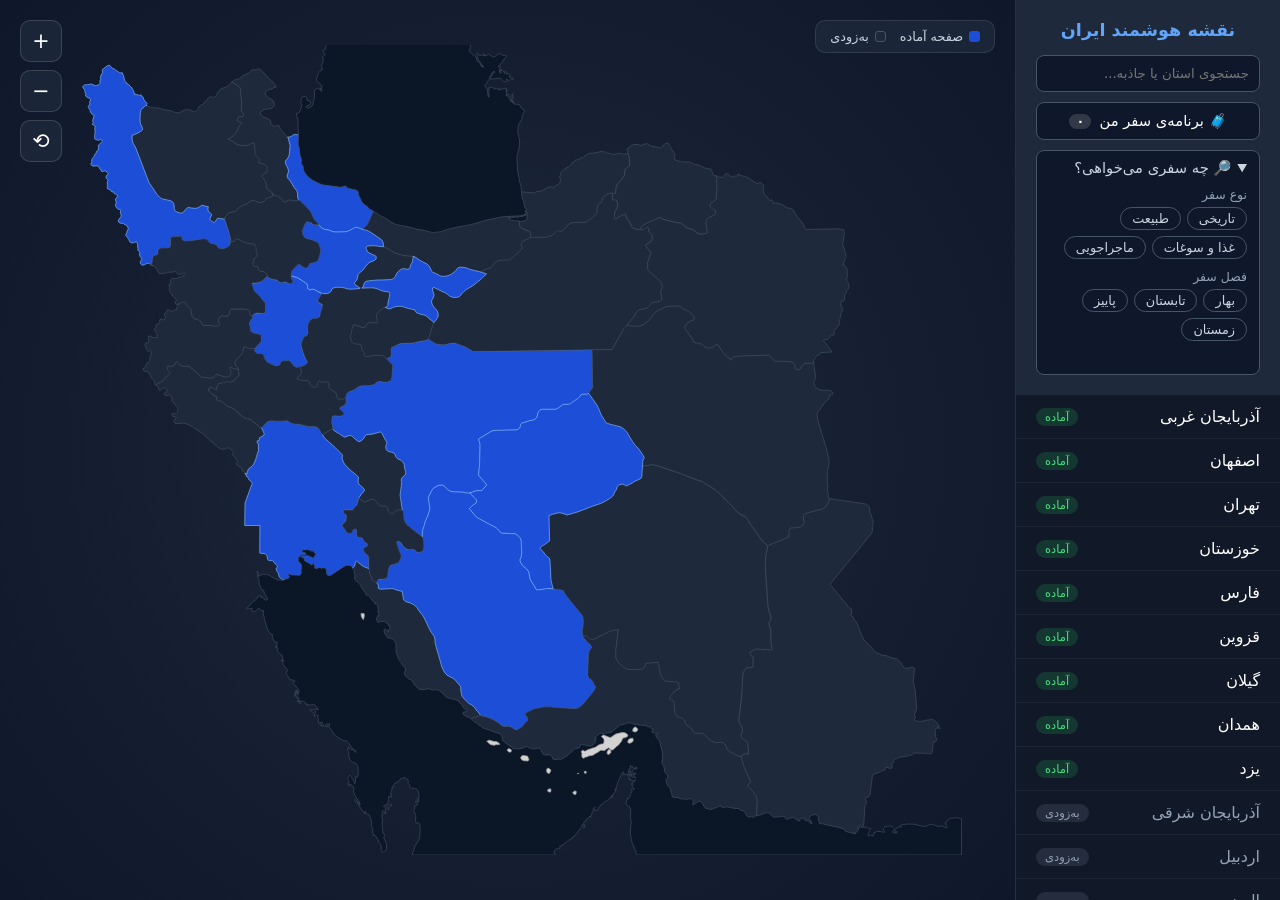
==== commit 84fd4467: "Add per-user accounts: login/register, per-user trip/cart/origin sync (Upstash Redis) Co-Authored-By" ====
--- a/index.html
+++ b/index.html
@@ -66,6 +66,8 @@
             font-family: inherit;
         }
         #search-input:focus { border-color: var(--province-hover); }
+        .nh-slot { margin-top: 10px; }
+        .nh-slot .nh-btn { width: 100%; }
         .province-list {
             flex-grow: 1;
             overflow-y: auto;
@@ -290,7 +292,9 @@
             .sidebar-header { flex: none; padding: 10px 12px; display: flex; flex-wrap: wrap; gap: 8px; max-height: 50%; overflow-y: auto; }
             .province-list { flex: 1 1 0; min-height: 0; -webkit-overflow-scrolling: touch; }
             .sidebar-header h2 { display: none; }
-            #search-input { flex: 1 1 100%; padding: 12px 14px; font-size: 16px; }
+            #search-input { flex: 1 1 55%; padding: 12px 14px; font-size: 16px; min-width: 0; }
+            .nh-slot { margin-top: 0; flex: 0 0 auto; }
+            .nh-slot .nh-btn { width: auto; padding: 12px 14px; font-size: .95rem; }
             .trip-link { flex: 1 1 40%; margin-top: 0; padding: 11px 8px; font-size: 1rem; }
             .filters { flex: 1 1 52%; margin-top: 0; padding: 10px 12px; }
             .filters[open] { flex-basis: 100%; }
@@ -315,6 +319,7 @@
             <div class="sidebar-header">
                 <h2>نقشه هوشمند ایران</h2>
                 <input type="text" id="search-input" placeholder="جستجوی استان یا جاذبه..." autocomplete="off">
+                <div class="nh-slot" data-nh-mount></div>
                 <a class="trip-link" id="trip-link" href="trip.html">🧳 برنامه‌ی سفر من <b id="trip-count">۰</b></a>
                 <details class="filters" id="filters" open>
                     <summary>🔎 چه سفری می‌خواهی؟</summary>
@@ -344,6 +349,7 @@
     </div>
     <div id="tooltip"></div>
 
+    <script src="auth.js" defer></script>
     <script src="provinces-data.js"></script>
     <script src="provinces/province-meta.js"></script>
     <script src="provinces/trip-core.js"></script>
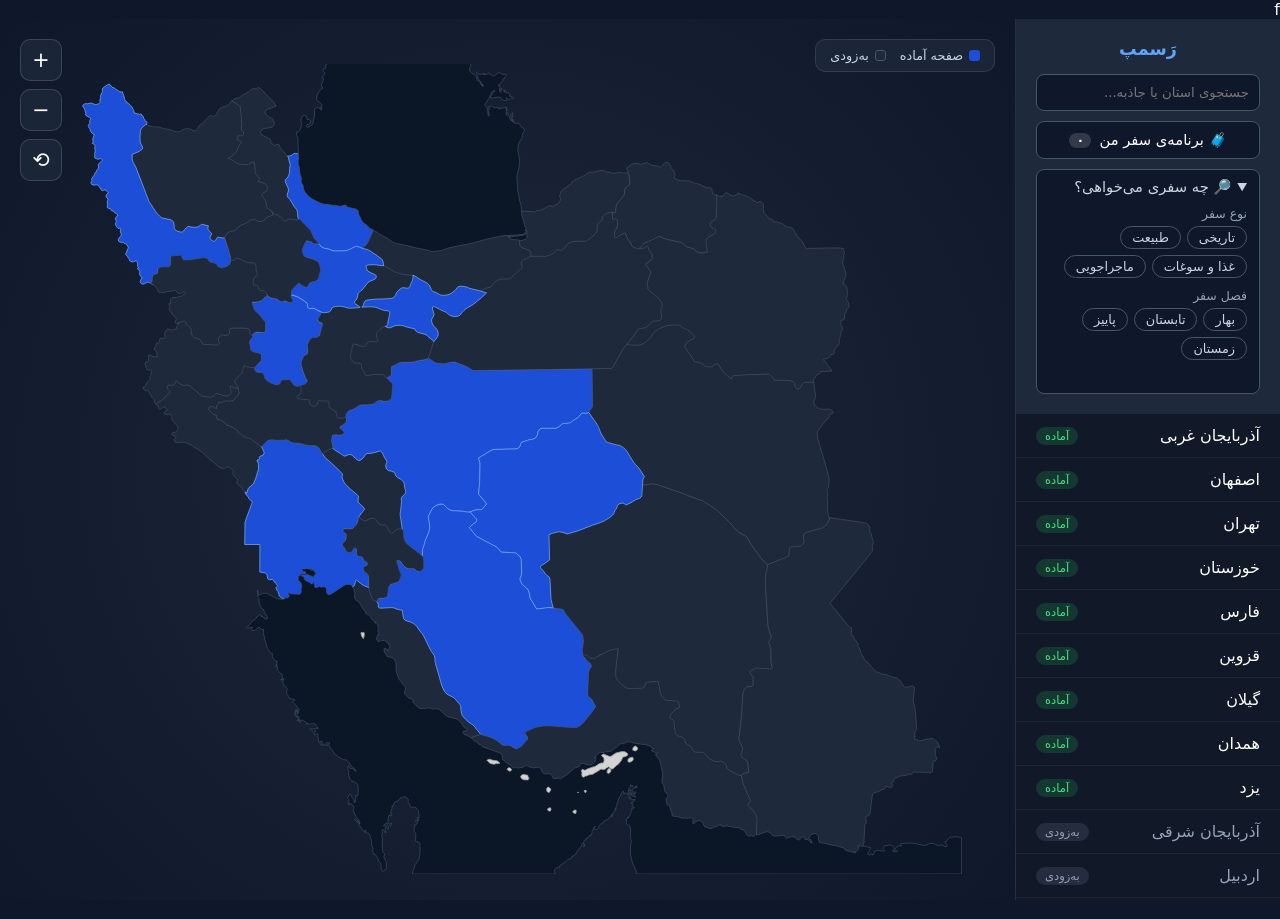
==== commit d15c32f2: "Add files via upload" ====
--- a/index.html
+++ b/index.html
@@ -1,9 +1,9 @@
-<!DOCTYPE html>
+f<!DOCTYPE html>
 <html lang="fa" dir="rtl">
 <head>
     <meta charset="UTF-8">
     <meta name="viewport" content="width=device-width, initial-scale=1.0">
-    <title>نقاش</title>
+    <title>رسمپ</title>
     <meta name="theme-color" content="#0f172a">
     <link rel="manifest" href="manifest.webmanifest">
     <link rel="icon" href="icons/zamin.png">
@@ -66,8 +66,6 @@
             font-family: inherit;
         }
         #search-input:focus { border-color: var(--province-hover); }
-        .nh-slot { margin-top: 10px; }
-        .nh-slot .nh-btn { width: 100%; }
         .province-list {
             flex-grow: 1;
             overflow-y: auto;
@@ -284,29 +282,11 @@
         }
 
         @media (max-width: 768px) {
-            .main-wrapper { flex-direction: column-reverse; height: 100vh; height: 100dvh; }
-            /* نقشه بالا، پنل استان‌ها پایین؛ پنل بقیه‌ی ارتفاع را می‌گیرد و خودش اسکرول می‌شود */
-            #map-container { flex: 0 0 38dvh; height: 38dvh; padding: 4px 0; }
-            #map-container svg { width: 100%; height: 100%; max-height: none; }
-            .sidebar { width: 100%; flex: 1 1 auto; height: auto; min-height: 0; border-left: 0; border-top: 1px solid rgba(255,255,255,0.12); }
-            .sidebar-header { flex: none; padding: 10px 12px; display: flex; flex-wrap: wrap; gap: 8px; max-height: 50%; overflow-y: auto; }
-            .province-list { flex: 1 1 0; min-height: 0; -webkit-overflow-scrolling: touch; }
-            .sidebar-header h2 { display: none; }
-            #search-input { flex: 1 1 55%; padding: 12px 14px; font-size: 16px; min-width: 0; }
-            .nh-slot { margin-top: 0; flex: 0 0 auto; }
-            .nh-slot .nh-btn { width: auto; padding: 12px 14px; font-size: .95rem; }
-            .trip-link { flex: 1 1 40%; margin-top: 0; padding: 11px 8px; font-size: 1rem; }
-            .filters { flex: 1 1 52%; margin-top: 0; padding: 10px 12px; }
-            .filters[open] { flex-basis: 100%; }
-            .filters summary { font-size: 1rem; }
-            .f-chips button { font-size: .95rem; padding: 6px 14px; }
-            .province-item { padding: 14px 18px; min-height: 56px; font-size: 1.1rem; }
-            .province-item .tag { font-size: .85rem; padding: 3px 12px; }
-            #info-card { position: fixed; left: 10px; right: 10px; bottom: 10px; width: auto; z-index: 30; }
+            .main-wrapper { flex-direction: column-reverse; }
+            .sidebar { width: 100%; height: 40vh; }
+            #info-card { left: 10px; right: 10px; bottom: 10px; width: auto; }
             .legend { display: none; }
-            .zoom-controls { top: 8px; left: 8px; }
-            .zoom-controls button { width: 38px; height: 38px; }
-            #tooltip { display: none !important; }
+            .zoom-controls { top: 10px; left: 10px; }
         }
         @media (prefers-reduced-motion: reduce) {
             * { transition: none !important; }
@@ -317,9 +297,8 @@
     <div class="main-wrapper">
         <aside class="sidebar">
             <div class="sidebar-header">
-                <h2>نقشه هوشمند ایران</h2>
+                <h2>رَسمپ</h2>
                 <input type="text" id="search-input" placeholder="جستجوی استان یا جاذبه..." autocomplete="off">
-                <div class="nh-slot" data-nh-mount></div>
                 <a class="trip-link" id="trip-link" href="trip.html">🧳 برنامه‌ی سفر من <b id="trip-count">۰</b></a>
                 <details class="filters" id="filters" open>
                     <summary>🔎 چه سفری می‌خواهی؟</summary>
@@ -332,7 +311,6 @@
             <ul class="province-list" id="province-list"></ul>
             <div id="no-result">استانی با این نام پیدا نشد</div>
         </aside>
-        <script>if (window.matchMedia('(max-width: 768px)').matches) document.getElementById('filters').open = false;</script>
         <main id="map-container">
             <div id="loader">در حال بارگذاری نقشه...</div>
             <div class="legend">
@@ -349,7 +327,6 @@
     </div>
     <div id="tooltip"></div>
 
-    <script src="auth.js" defer></script>
     <script src="provinces-data.js"></script>
     <script src="provinces/province-meta.js"></script>
     <script src="provinces/trip-core.js"></script>
